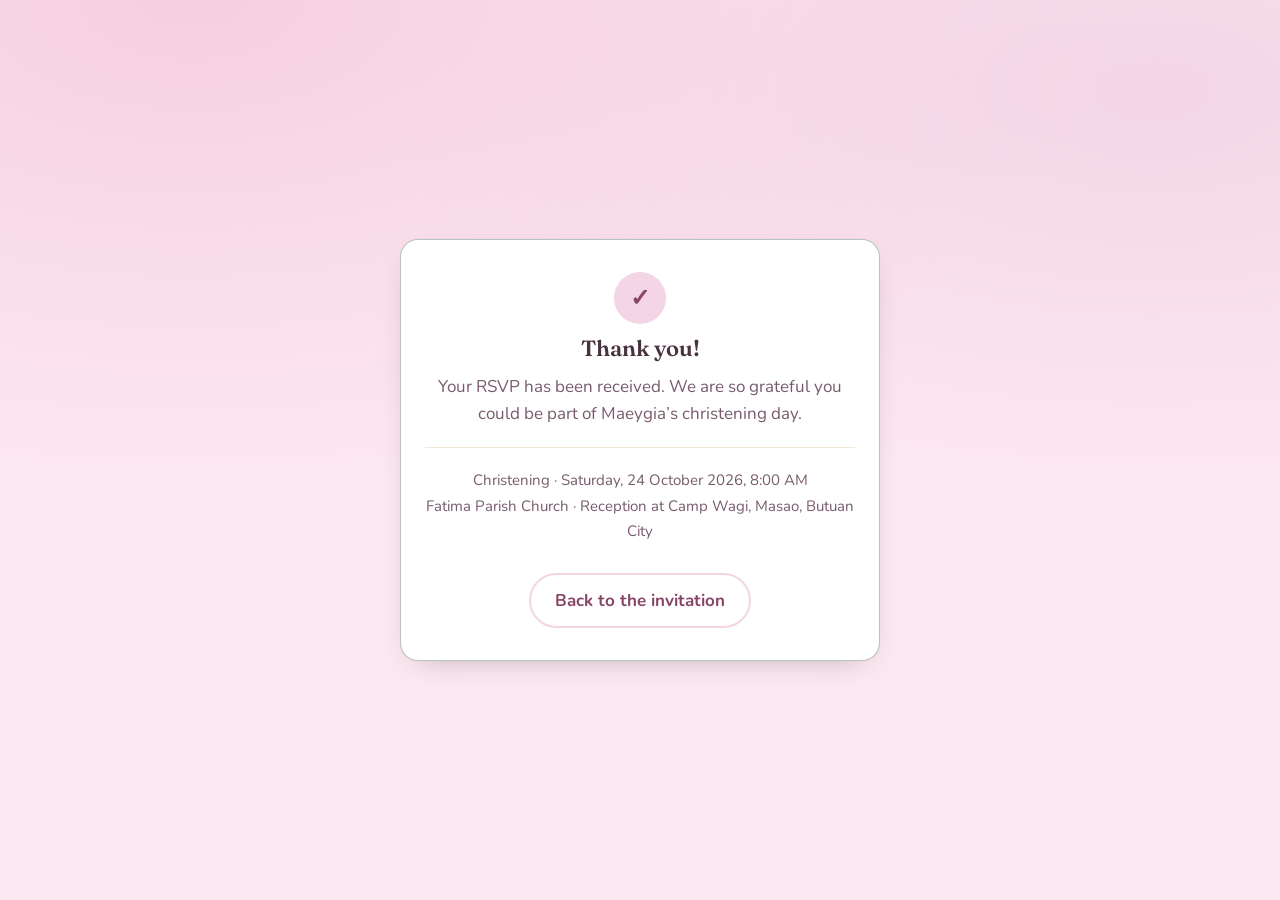
==== success.html @ bc00877f "Apply pastel pink theme, dress code, and repeating photo transitions" ====
<!DOCTYPE html>
<html lang="en">
<head>
  <meta charset="utf-8">
  <meta name="viewport" content="width=device-width, initial-scale=1, viewport-fit=cover">
  <title>Thank you &mdash; Maeygia Eikana A. Pojadas</title>
  <meta name="description" content="Your RSVP for the christening of Maeygia Eikana A. Pojadas has been received.">
  <meta name="theme-color" content="#FFF9F5">
  <meta name="color-scheme" content="light">
  <meta name="robots" content="noindex">
  <link rel="preconnect" href="https://fonts.googleapis.com">
  <link rel="preconnect" href="https://fonts.gstatic.com" crossorigin>
  <link rel="stylesheet" href="https://fonts.googleapis.com/css2?family=Fraunces:opsz,wght@9..144,400;9..144,600&amp;family=Nunito:wght@400;600;700&amp;display=swap">
  <link rel="stylesheet" href="/css/styles.css?v=20260927-pink">
</head>

<body>
  <main class="success">
    <div class="success__card panel panel--thanks">
      <span class="panel__mark" aria-hidden="true">&#10003;</span>
      <h1 class="panel__title">Thank you!</h1>
      <p class="panel__body">
        Your RSVP has been received. We are so grateful you could be part of
        Maeygia&rsquo;s christening day.
      </p>
      <p class="success__meta">
        Christening &middot; Saturday, 24 October 2026, 8:00 AM<br>
        Fatima Parish Church &middot; Reception at Camp Wagi, Masao, Butuan City
      </p>
      <a class="btn btn--soft" href="/">Back to the invitation</a>
    </div>
  </main>

  <style>
    .success {
      min-height: 100vh;
      min-height: 100dvh;
      display: flex;
      align-items: center;
      justify-content: center;
      padding: 2rem 1.25rem;
      background:
        radial-gradient(120% 90% at 15% 0%, var(--blush) 0%, rgba(246, 217, 214, 0) 60%),
        radial-gradient(110% 80% at 90% 10%, var(--sage) 0%, rgba(220, 230, 218, 0) 55%),
        var(--tint);
    }
    .success__card { max-width: 30rem; }
    .success__meta {
      margin: 1.25rem 0 1.75rem;
      font-size: 0.9375rem;
      line-height: 1.7;
      color: var(--ink-soft);
      padding-top: 1.25rem;
      border-top: 1px solid rgba(201, 169, 106, 0.28);
    }
  </style>
</body>
</html>
---- css/styles.css ----
/* ==========================================================================
   Baby Christening Invitation — Maeygia Eikana A. Pojadas
   Mobile-first. No framework, no build step.
   To re-theme the whole page, edit the :root custom properties below.
   ========================================================================== */

:root {
  /* Surfaces */
  --bg: #fff7fb;
  --surface: #ffffff;
  --tint: #fce8f1;

  /* Ink */
  --ink: #49323f;
  --ink-soft: #775b6c;

  /* Pastel palette */
  --blush: #f6cfe1;
  --rose: #a83f70;
  --sage: #f3d5e5;
  --sage-deep: #884667;
  --hairline: #c9a96a;

  /* Type */
  --font-display: "Fraunces", "Iowan Old Style", "Palatino Linotype", Georgia, serif;
  --font-body: "Nunito", -apple-system, BlinkMacSystemFont, "Segoe UI", Roboto, Helvetica, Arial, sans-serif;

  /* Shape */
  --radius: 18px;
  --radius-sm: 12px;
  --shadow: 0 10px 30px -18px rgba(58, 51, 48, 0.45);

  /* Rhythm */
  --gutter: 1.25rem;
  --measure: 34rem;
}

/* --------------------------------------------------------------- Reset --- */

*,
*::before,
*::after { box-sizing: border-box; }

html {
  -webkit-text-size-adjust: 100%;
  scroll-behavior: smooth;
  scroll-padding-top: 1.5rem;
}

body {
  margin: 0;
  background: var(--bg);
  color: var(--ink);
  font-family: var(--font-body);
  font-size: clamp(1rem, 0.96rem + 0.2vw, 1.0625rem);
  line-height: 1.6;
  -webkit-font-smoothing: antialiased;
  overflow-x: hidden;
}

img,
svg { display: block; max-width: 100%; }

h1, h2, h3 {
  font-family: var(--font-display);
  font-weight: 600;
  line-height: 1.15;
  margin: 0;
  text-wrap: balance;
}

p { margin: 0; }

a { color: var(--sage-deep); }

:focus-visible {
  outline: 3px solid var(--rose);
  outline-offset: 3px;
  border-radius: 4px;
}

.skip-link {
  position: absolute;
  left: -9999px;
  top: 0;
  z-index: 100;
  padding: 0.75rem 1rem;
  background: var(--surface);
  border-radius: 0 0 var(--radius-sm) 0;
  font-weight: 700;
}
.skip-link:focus {
  left: 0;
}

/* -------------------------------------------------------------- Buttons --- */

.btn {
  --btn-bg: transparent;
  --btn-fg: var(--ink);
  --btn-bd: transparent;
  display: inline-flex;
  align-items: center;
  justify-content: center;
  gap: 0.5rem;
  min-height: 48px;              /* comfortable tap target */
  padding: 0.75rem 1.5rem;
  border: 2px solid var(--btn-bd);
  border-radius: 999px;
  background: var(--btn-bg);
  color: var(--btn-fg);
  font: inherit;
  font-weight: 700;
  text-decoration: none;
  cursor: pointer;
  transition: transform 0.18s ease, box-shadow 0.18s ease, background-color 0.18s ease;
}
.btn:hover { transform: translateY(-2px); }
.btn:active { transform: translateY(0); }

.btn--primary {
  --btn-bg: var(--rose);
  --btn-fg: #fff;
  --btn-bd: var(--rose);
  box-shadow: var(--shadow);
}
.btn--primary:hover { --btn-bg: #91335f; }

.btn--soft {
  --btn-bg: var(--surface);
  --btn-fg: var(--sage-deep);
  --btn-bd: var(--sage);
}

.btn--ghost {
  --btn-bg: transparent;
  --btn-fg: var(--sage-deep);
  --btn-bd: var(--sage);
  min-height: 44px;
  padding: 0.5rem 1.1rem;
  font-size: 0.9375rem;
}

.btn--block { width: 100%; }
.btn__icon { font-size: 1.05em; }

.btn[disabled],
.btn[aria-disabled="true"] {
  opacity: 0.6;
  cursor: progress;
  transform: none;
}

/* ----------------------------------------------------------------- Hero --- */

.hero {
  position: relative;
  isolation: isolate;
  background:
    radial-gradient(120% 90% at 15% 0%, var(--blush) 0%, rgba(246, 217, 214, 0) 60%),
    radial-gradient(110% 80% at 90% 10%, var(--sage) 0%, rgba(220, 230, 218, 0) 55%),
    var(--tint);
  padding: 3.5rem var(--gutter) 4.5rem;
  text-align: center;
  overflow: hidden;
}

.hero__inner {
  position: relative;
  z-index: 2;
  max-width: var(--measure);
  margin: 0 auto;
}

.hero__photo-wrap {
  display: flex;
  justify-content: center;
  margin-bottom: clamp(1.25rem, 3vw, 1.9rem);
}

.hero__photo {
  --photo-size: clamp(9.5rem, 42vw, 12.5rem);
  width: var(--photo-size);
  height: var(--photo-size);
  object-fit: cover;
  border-radius: 50%;
  background: var(--tint);
  box-shadow:
    0 0 0 4px var(--bg),
    0 0 0 5.5px rgba(201, 169, 106, 0.55),
    0 16px 34px -16px rgba(58, 51, 48, 0.5);
}

@media (prefers-reduced-motion: no-preference) {
  .hero__photo { animation: photo-in 0.9s cubic-bezier(0.2, 0.7, 0.3, 1) both; }
}

@keyframes photo-in {
  from { opacity: 0; transform: translateY(14px) scale(0.94); }
  to   { opacity: 1; transform: none; }
}

@media print {
  .hero__photo {
    --photo-size: 1.6in;
    box-shadow: 0 0 0 3px #999;
  }
}

.hero__eyebrow {
  font-size: 0.9375rem;
  letter-spacing: 0.02em;
  color: var(--ink-soft);
  margin-bottom: 1rem;
}

.hero__name {
  font-size: clamp(2.35rem, 1.5rem + 5.2vw, 4.5rem);
  color: var(--ink);
}
.hero__name:focus { outline: none; }

.hero__hosts {
  margin-top: 1rem;
  font-size: 1rem;
  color: var(--ink-soft);
  font-style: italic;
}

.hero__date {
  margin: 1.75rem 0 2rem;
  display: flex;
  flex-wrap: wrap;
  justify-content: center;
  gap: 0.5rem;
  font-family: var(--font-display);
  font-size: clamp(1.05rem, 0.95rem + 0.6vw, 1.375rem);
  color: var(--sage-deep);
}
.hero__dot { color: var(--hairline); }

.hero__wave {
  position: absolute;
  left: 0;
  right: 0;
  bottom: -1px;
  width: 100%;
  height: 60px;
  color: var(--bg);
  z-index: 1;
}

/* Decorative art */
.hero__art {
  position: absolute;
  inset: 0;
  z-index: 0;
  pointer-events: none;
}
.hero__blob {
  position: absolute;
  width: 46vmax;
  color: rgba(255, 255, 255, 0.5);
  top: -14vmax;
  left: -18vmax;
}
.hero__blob--2 {
  top: 6vmax;
  left: auto;
  right: -20vmax;
  color: rgba(255, 255, 255, 0.35);
  width: 38vmax;
}
.sprig {
  position: absolute;
  bottom: 4.5rem;
  width: 60px;
  color: var(--sage-deep);
  opacity: 0.35;
  transform-origin: 50% 100%;
}
.sprig--left { left: 4%; }
.sprig--right { right: 4%; }

@media (prefers-reduced-motion: no-preference) {
  .sprig {
    animation: sway 7s ease-in-out infinite alternate;
  }
  .sprig--right { animation-duration: 8.5s; animation-delay: -3s; }
}

@keyframes sway {
  from { transform: rotate(-3.5deg); }
  to   { transform: rotate(3.5deg); }
}

/* ------------------------------------------------------- Ambient petals --- */
/* A fixed, non-interactive layer of drifting petals over the whole page.
   Position, timing and drift are set per petal with inline custom properties. */

.petals {
  position: fixed;
  inset: 0;
  z-index: 15;
  overflow: hidden;
  pointer-events: none;
}

.petal {
  position: absolute;
  top: 0;
  left: var(--x, 50%);
  width: var(--size, 13px);
  height: calc(var(--size, 13px) * 1.35);
  margin-top: -6vh;
  border-radius: 60% 0 60% 0;
  background: rgba(var(--tint-rgb, 246, 217, 214), 0.85);
  box-shadow: 0 1px 2px rgba(58, 51, 48, 0.08);
  will-change: transform, opacity;
}

@media (prefers-reduced-motion: no-preference) {
  .petal {
    animation: petal-fall var(--dur, 26s) linear var(--delay, 0s) infinite;
  }
}

/* Vertical travel is spaced in proportion to the keyframe percentages so the
   fall keeps a constant speed; only the horizontal drift and spin vary. */
@keyframes petal-fall {
  0% {
    transform: translate3d(0, -8vh, 0) rotate(0deg);
    opacity: 0;
  }
  10% { opacity: 0.9; }
  30% { transform: translate3d(calc(var(--drift, 40px) * 0.7), 27.4vh, 0) rotate(160deg); }
  55% { transform: translate3d(calc(var(--drift, 40px) * -0.6), 56.9vh, 0) rotate(330deg); }
  80% { transform: translate3d(calc(var(--drift, 40px) * 0.8), 86.4vh, 0) rotate(500deg); }
  92% { opacity: 0.75; }
  100% {
    transform: translate3d(calc(var(--drift, 40px) * -0.2), 110vh, 0) rotate(680deg);
    opacity: 0;
  }
}

/* Fewer petals on small screens so text stays readable. */
@media (max-width: 640px) {
  .petal:nth-child(n + 7) { display: none; }
}

/* -------------------------------------------------------------- Section --- */

.section {
  max-width: var(--measure);
  margin: 0 auto;
  padding: 3.5rem var(--gutter);
}
.section--tint {
  max-width: none;
  background: var(--tint);
  padding-inline: max(var(--gutter), calc((100% - var(--measure)) / 2 + var(--gutter)));
  padding-block: 3.5rem;
}

.section__title {
  font-size: clamp(1.75rem, 1.4rem + 1.6vw, 2.5rem);
  text-align: center;
}
.section__title::after {
  content: "";
  display: block;
  width: 54px;
  height: 2px;
  margin: 0.9rem auto 0;
  background: var(--hairline);
  border-radius: 2px;
}
.section__lede {
  margin: 1rem 0 2rem;
  text-align: center;
  color: var(--ink-soft);
}

/* ---------------------------------------------------------------- Cards --- */

.cards {
  display: grid;
  gap: 1.25rem;
}

.card {
  background: var(--surface);
  border: 1px solid rgba(201, 169, 106, 0.28);
  border-radius: var(--radius);
  padding: 1.5rem;
  box-shadow: var(--shadow);
}

.card__eyebrow {
  font-size: 0.75rem;
  font-weight: 700;
  letter-spacing: 0.14em;
  text-transform: uppercase;
  color: var(--rose);
  margin-bottom: 0.35rem;
}
.card__title { font-size: 1.5rem; }

.card__meta { margin: 1.1rem 0 1.25rem; }
.card__row { padding: 0.6rem 0; border-top: 1px solid rgba(201, 169, 106, 0.2); }
.card__row:first-child { border-top: 0; padding-top: 0; }
.card__row dt {
  font-size: 0.75rem;
  font-weight: 700;
  letter-spacing: 0.12em;
  text-transform: uppercase;
  color: var(--ink-soft);
}
.card__row dd { margin: 0.15rem 0 0; font-weight: 600; }

.calendar-cta {
  margin-top: 1.75rem;
  text-align: center;
}

/* Animate revealed cards without hiding content when JavaScript is unavailable. */
@media (prefers-reduced-motion: no-preference) {
  [data-reveal].is-revealed { animation: card-reveal 0.6s ease both; }
}
@keyframes card-reveal {
  from { opacity: 0; transform: translateY(18px); }
  to { opacity: 1; transform: none; }
}

/* ----------------------------------------------------------------- Form --- */

.form-wrap { max-width: 30rem; margin: 0 auto; }

.field { border: 0; padding: 0; margin: 0 0 1.5rem; }

.field__label {
  display: block;
  font-weight: 700;
  font-size: 0.9375rem;
  margin-bottom: 0.5rem;
  padding: 0;
}

.field__input {
  width: 100%;
  min-height: 52px;
  padding: 0.85rem 1rem;
  font: inherit;
  font-size: 16px;              /* prevents iOS zoom on focus */
  color: var(--ink);
  background: var(--surface);
  border: 2px solid rgba(201, 169, 106, 0.45);
  border-radius: var(--radius-sm);
  transition: border-color 0.18s ease, box-shadow 0.18s ease;
}
.field__input::placeholder { color: #a2968f; }
.field__input:focus {
  border-color: var(--sage-deep);
  box-shadow: 0 0 0 4px rgba(79, 107, 85, 0.16);
}
.field__input[aria-invalid="true"] { border-color: var(--rose); }

.field__error {
  margin-top: 0.5rem;
  font-size: 0.875rem;
  font-weight: 700;
  color: var(--rose);
}
.field__error[hidden] { display: none; }

.choices { display: grid; gap: 0.75rem; }

.choice { position: relative; display: block; cursor: pointer; }
.choice input {
  position: absolute;
  width: 1px;
  height: 1px;
  opacity: 0;
}
.choice__box {
  display: flex;
  align-items: center;
  gap: 0.75rem;
  min-height: 52px;
  padding: 0.75rem 1rem;
  background: var(--surface);
  border: 2px solid rgba(201, 169, 106, 0.45);
  border-radius: var(--radius-sm);
  font-weight: 600;
  transition: border-color 0.18s ease, background-color 0.18s ease;
}
.choice__mark {
  flex: 0 0 auto;
  width: 22px;
  height: 22px;
  border: 2px solid rgba(201, 169, 106, 0.6);
  border-radius: 50%;
  background: var(--surface);
  transition: border-color 0.18s ease, background-color 0.18s ease;
}
.choice:hover .choice__box { border-color: var(--sage-deep); }
.choice input:checked + .choice__box {
  border-color: var(--sage-deep);
  background: var(--sage);
}
.choice input:checked + .choice__box .choice__mark {
  border-color: var(--sage-deep);
  background: radial-gradient(circle, var(--sage-deep) 0 6px, transparent 6px);
}
.choice input:focus-visible + .choice__box {
  outline: 3px solid var(--rose);
  outline-offset: 3px;
}

.form-status {
  margin-top: 0.75rem;
  text-align: center;
  font-weight: 600;
  color: var(--ink-soft);
  min-height: 1.2em;
}

.honeypot {
  position: absolute;
  width: 1px;
  height: 1px;
  overflow: hidden;
  clip: rect(0 0 0 0);
  clip-path: inset(50%);
  white-space: nowrap;
}

/* --------------------------------------------------------------- Panels --- */

.panel {
  background: var(--surface);
  border: 1px solid rgba(201, 169, 106, 0.28);
  border-radius: var(--radius);
  box-shadow: var(--shadow);
  padding: 2rem 1.5rem;
  text-align: center;
}
.panel[hidden] { display: none; }
.panel__title { font-size: 1.375rem; }
.panel__body { margin-top: 0.75rem; color: var(--ink-soft); }

.panel--thanks { border-color: rgba(79, 107, 85, 0.4); }
.panel__mark {
  display: inline-flex;
  align-items: center;
  justify-content: center;
  width: 52px;
  height: 52px;
  margin-bottom: 0.75rem;
  border-radius: 50%;
  background: var(--sage);
  color: var(--sage-deep);
  font-size: 1.5rem;
  font-weight: 700;
}

/* --------------------------------------------------------------- Footer --- */

.footer {
  position: relative;
  background: var(--sage);
  color: var(--ink);
  text-align: center;
  padding: 3rem var(--gutter) 3.5rem;
}
.footer__wave {
  position: absolute;
  top: -1px;
  left: 0;
  width: 100%;
  height: 60px;
  color: var(--bg);
}
.footer__name {
  font-family: var(--font-display);
  font-size: 1.5rem;
}
.footer__note { margin-top: 0.5rem; font-weight: 700; }
.footer__meta { margin-top: 0.25rem; font-size: 0.875rem; opacity: 0.8; }

/* --------------------------------------------------------- Sticky RSVP --- */

.sticky-rsvp {
  position: fixed;
  left: 50%;
  bottom: calc(1rem + env(safe-area-inset-bottom, 0px));
  transform: translateX(-50%);
  z-index: 20;
  display: inline-flex;
  align-items: center;
  justify-content: center;
  min-height: 52px;
  width: calc(100% - 2.5rem);
  max-width: 22rem;
  padding: 0.75rem 2rem;
  border-radius: 999px;
  background: var(--rose);
  color: #fff;
  font-weight: 700;
  text-decoration: none;
  box-shadow: 0 12px 28px -10px rgba(58, 51, 48, 0.6);
}
.sticky-rsvp[hidden] { display: none; }
.sticky-rsvp:active { transform: translateX(-50%) translateY(2px); }

/* ----------------------------------------------------------------- Intro --- */
html.intro-locked,
html.intro-locked body { overflow: hidden; }

/* Content remains available if JavaScript is disabled or fails to load. */
.envelope[hidden] { display: none; }
.envelope:focus { outline: none; }
.envelope {
  position: fixed;
  inset: 0;
  z-index: 40;
  display: grid;
  place-items: center;
  overflow-y: auto;
  padding: 5rem 1.25rem;
  background: radial-gradient(ellipse at top, var(--blush), var(--bg) 70%);
  perspective: 1200px;
  transition: opacity 0.6s ease, visibility 0s linear 0.6s;
}
.envelope__shell {
  position: relative;
  width: min(100%, 28rem);
  margin: auto;
  isolation: isolate;
  perspective: 1000px;
  padding-bottom: 3rem;
}
.envelope__back {
  position: absolute;
  inset: auto 0 0;
  height: 16rem;
  border: 1px solid var(--hairline);
  border-radius: var(--radius);
  background: #ecc1d5;
  box-shadow: 0 22px 65px -25px rgba(58, 51, 48, 0.4);
}
.envelope__flap {
  position: absolute;
  z-index: 2;
  pointer-events: none;
  transition: transform 1s cubic-bezier(0.4, 0, 0.2, 1);
}
.envelope__flap--top {
  inset: auto 0 8rem;
  height: 8rem;
  z-index: 5;
  background: linear-gradient(#dda1bd, #f3ccdf);
  clip-path: polygon(0 0, 100% 0, 50% 100%);
  transform-origin: top center;
}
.envelope__flap--left,
.envelope__flap--right {
  bottom: 0;
  width: 100%;
  height: 16rem;
  z-index: 4;
  background: linear-gradient(135deg, #f9deeb, #eab5cd);
}
.envelope__flap--left {
  left: 0;
  clip-path: polygon(0 0, 100% 100%, 0 100%);
  transform-origin: left center;
}
.envelope__flap--right {
  right: 0;
  clip-path: polygon(100% 0, 100% 100%, 0 100%);
  transform-origin: right center;
}
/* Start tucked inside the envelope, then lift above the pocket. */
.envelope__card {
  position: relative;
  z-index: 3;
  margin: 0 1rem 1.25rem;
  padding: clamp(1.25rem, 4vw, 2rem);
  border: 1px solid rgba(201, 169, 106, 0.5);
  border-radius: var(--radius);
  background: var(--bg);
  text-align: center;
  box-shadow: var(--shadow);
  opacity: 0;
  visibility: hidden;
  transform: translateY(7rem) scale(0.88);
  transition: transform 1s cubic-bezier(0.2, 0.7, 0.3, 1) 0.65s,
    opacity 0.7s ease 0.65s, visibility 0s linear 0.65s;
}
.envelope__shell::after {
  content: "M";
  position: absolute;
  z-index: 6;
  bottom: 5.75rem;
  left: calc(50% - 2rem);
  display: grid;
  place-items: center;
  width: 4rem;
  height: 4rem;
  border: 3px double #f7e6bd;
  border-radius: 50%;
  background: #b38c50;
  color: #fff9eb;
  font: 1.6rem var(--font-display);
  box-shadow: 0 5px 16px #70492c33;
  transition: opacity 0.3s ease, transform 0.4s ease;
}
.envelope:not(.is-revealed) .envelope__shell { transform: translateY(-4rem); }
.envelope__shell { transition: transform 1s ease; }
.envelope__open {
  position: absolute;
  z-index: 8;
  bottom: 0;
  left: 0;
  width: 100%;
  height: 16rem;
  padding: 0;
  border: 0;
  border-radius: var(--radius);
  background: transparent;
  cursor: pointer;
  -webkit-tap-highlight-color: transparent;
}
.envelope__open:hover { box-shadow: 0 0 24px rgba(201, 169, 106, 0.3); }
.envelope__open[hidden] { display: none; }
.envelope.is-revealed .envelope__shell::after { opacity: 0; transform: scale(1.2); }
.envelope.is-revealed .envelope__flap--top { transform: rotateX(180deg); z-index: 1; }
.envelope.is-revealed .envelope__card {
  z-index: 7;
  opacity: 1;
  visibility: visible;
  transform: none;
}
.card__portrait {
  position: relative;
  width: clamp(6rem, 24vw, 9rem);
  aspect-ratio: 1;
  border-radius: 50%;
  margin: 0 auto 1.25rem;
  background: var(--blush);
  overflow: hidden;
  box-shadow: 0 0 0 4px var(--blush);
}
.card__photo {
  position: absolute;
  inset: 0;
  width: 100%;
  height: 100%;
  object-fit: cover;
}
.card__photo--second { opacity: 0; }
@media (prefers-reduced-motion: no-preference) {
  .envelope.is-portrait-ready .card__portrait {
    animation: portrait-lift 10s ease-in-out infinite;
  }
  .envelope.is-portrait-ready .card__photo--first {
    animation: expression-first 10s ease infinite;
  }
  .envelope.is-portrait-ready .card__photo--second {
    animation: expression-second 10s ease infinite;
  }
}
@keyframes portrait-lift {
  0%, 100% { transform: none; }
  50% { transform: translateY(-5px) rotate(2deg); }
}
@keyframes expression-first {
  0%, 40%, 100% { opacity: 1; }
  50%, 90% { opacity: 0; }
}
@keyframes expression-second {
  0%, 40%, 100% { opacity: 0; }
  50%, 90% { opacity: 1; }
}
.envelope.is-photo-paused .card__portrait,
.envelope.is-photo-paused .card__photo { animation-play-state: paused; }
.photo-toggle {
  display: block;
  margin: -0.5rem auto 1rem;
  padding: 0.4rem 0.75rem;
  min-height: 44px;
  border: 0;
  border-radius: 999px;
  background: var(--tint);
  color: var(--rose);
  font: inherit;
  font-size: 0.8rem;
  cursor: pointer;
}
.photo-toggle[hidden] { display: none; }
@media (prefers-reduced-motion: reduce) { .photo-toggle { display: none; } }
.dress-code { margin-top: 1.75rem; text-align: center; }
.dress-code p { margin-top: 0.75rem; color: var(--ink-soft); }
.dress-code__colors {
  display: flex;
  justify-content: center;
  flex-wrap: wrap;
  gap: 1.25rem;
  margin: 1.25rem 0 0;
  padding: 0;
  list-style: none;
  font-weight: 700;
}
.dress-code__colors span {
  display: block;
  width: 2.75rem;
  height: 2.75rem;
  margin: 0 auto 0.4rem;
  border-radius: 50%;
  border: 1px solid #00000012;
}
.card__message {
  font-size: clamp(1.4rem, 5vw, 1.9rem);
  line-height: 1.35;
  min-height: 4.05em;
  margin: 0.75rem 0 1.25rem;
}
.card__choices { display: flex; justify-content: center; gap: 0.75rem; flex-wrap: wrap; }
.card__choices .btn { min-width: 6rem; }
.card__nudge { min-height: 3.2em; margin-top: 1rem; color: var(--rose); font-weight: 700; }
.envelope.is-open { opacity: 0; visibility: hidden; }
.envelope.is-open .envelope__card {
  transform: translateY(-2rem);
  opacity: 0;
  transition: transform 0.6s ease, opacity 0.6s ease;
}

@media (prefers-reduced-motion: reduce) {
  .envelope, .envelope__card, .envelope__flap,
  .envelope__shell, .envelope__shell::after { transition: none; }
  .envelope.is-open .envelope__card { transform: none; }
}

/* ------------------------------------------------------------ Breakpoints --- */

@media (min-width: 640px) {
  :root { --gutter: 2rem; }

  .cards { grid-template-columns: 1fr 1fr; }
  .sticky-rsvp { width: auto; min-width: 12rem; }
}

@media (min-width: 1024px) {
  .hero { padding-top: 5rem; padding-bottom: 6rem; }
  .sprig { width: 90px; opacity: 0.5; }
  .sticky-rsvp { display: none; }
}

/* ------------------------------------------------- User preferences --- */

@media (prefers-reduced-motion: reduce) {
  html { scroll-behavior: auto; }
  *,
  *::before,
  *::after {
    animation-duration: 0.001ms !important;
    animation-iteration-count: 1 !important;
    transition-duration: 0.001ms !important;
  }
  [data-reveal] { opacity: 1; transform: none; }
}

@media (prefers-contrast: more) {
  :root {
    --ink: #241f1c;
    --ink-soft: #3c332e;
    --rose: #8a3d36;
    --sage-deep: #35492f;
  }
  .field__input,
  .choice__box { border-color: var(--ink-soft); }
}

/* ---------------------------------------------------------------- Print --- */

@media print {
  :root { --bg: #fff; --tint: #fff; }
  .hero { background: none; padding-top: 1.5rem; }
  .hero__art, .hero__wave, .footer__wave, .sticky-rsvp, .petals,
  .form-wrap, .calendar-cta, .skip-link,
  .envelope { display: none !important; }
  html.intro-locked, html.intro-locked body { overflow: visible !important; }
  .intro-stage { visibility: visible !important; opacity: 1 !important; }
  body { color: #000; }
  [data-reveal] { opacity: 1 !important; transform: none !important; }
  .card { box-shadow: none; border: 1px solid #999; break-inside: avoid; }
  .btn--ghost { border: 0; padding: 0; min-height: 0; }
  .section { padding-block: 1.5rem; }
  a[href^="http"]::after { content: " (" attr(href) ")"; font-size: 0.75em; }
}
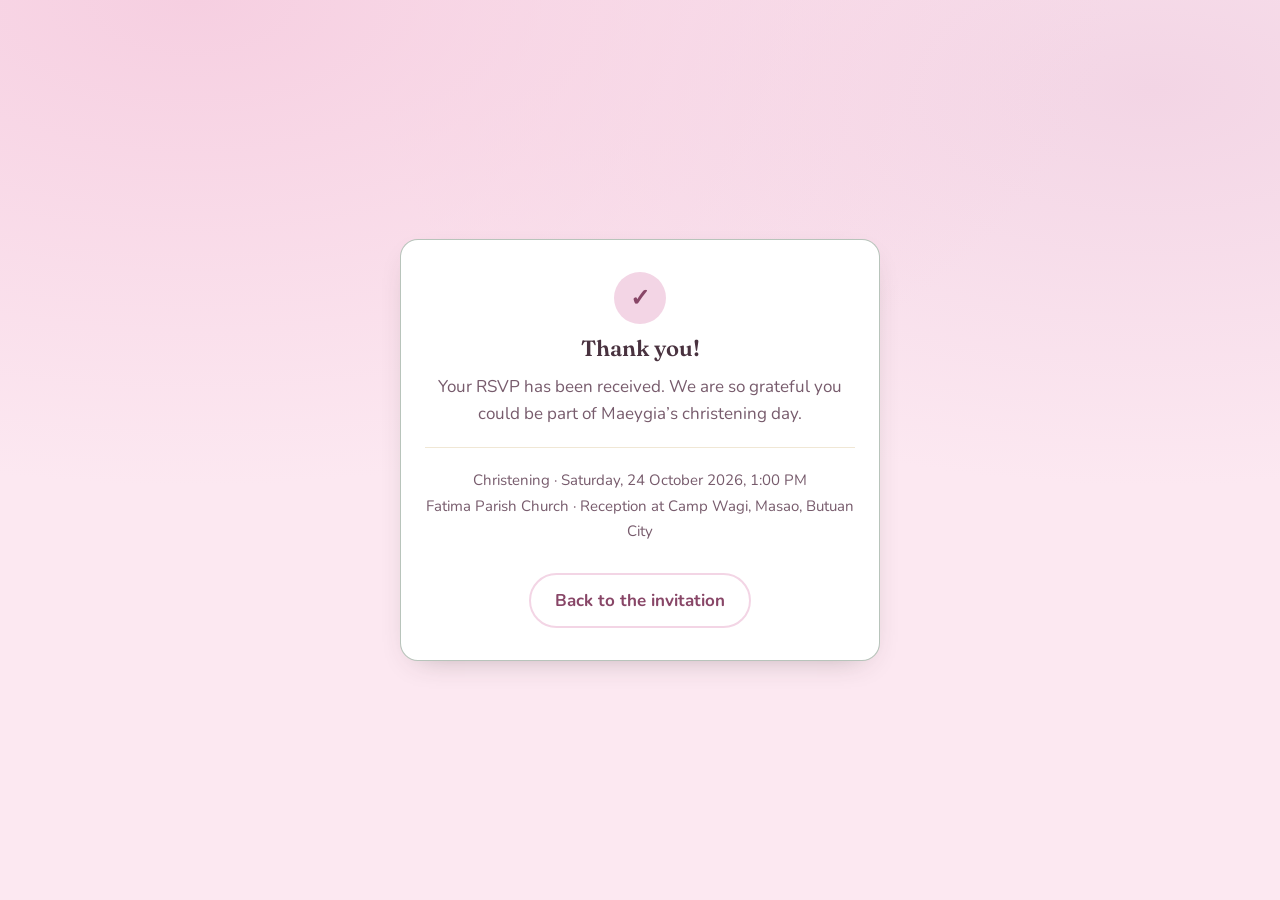
==== commit 1bba5309: "Update event details, remove RSVP deadline, and enhance envelope effects" ====
--- a/success.html
+++ b/success.html
@@ -11,7 +11,7 @@
   <link rel="preconnect" href="https://fonts.googleapis.com">
   <link rel="preconnect" href="https://fonts.gstatic.com" crossorigin>
   <link rel="stylesheet" href="https://fonts.googleapis.com/css2?family=Fraunces:opsz,wght@9..144,400;9..144,600&amp;family=Nunito:wght@400;600;700&amp;display=swap">
-  <link rel="stylesheet" href="/css/styles.css?v=20260927-pink">
+  <link rel="stylesheet" href="/css/styles.css?v=20260927-envelope-effects">
 </head>
 
 <body>
@@ -24,7 +24,7 @@
         Maeygia&rsquo;s christening day.
       </p>
       <p class="success__meta">
-        Christening &middot; Saturday, 24 October 2026, 8:00 AM<br>
+        Christening &middot; Saturday, 24 October 2026, 1:00 PM<br>
         Fatima Parish Church &middot; Reception at Camp Wagi, Masao, Butuan City
       </p>
       <a class="btn btn--soft" href="/">Back to the invitation</a>
--- a/css/styles.css
+++ b/css/styles.css
@@ -178,10 +178,12 @@
   margin-bottom: clamp(1.25rem, 3vw, 1.9rem);
 }
 
-.hero__photo {
+.hero__portrait {
+  position: relative;
   --photo-size: clamp(9.5rem, 42vw, 12.5rem);
   width: var(--photo-size);
   height: var(--photo-size);
+  overflow: visible;
   object-fit: cover;
   border-radius: 50%;
   background: var(--tint);
@@ -190,9 +192,13 @@
     0 0 0 5.5px rgba(201, 169, 106, 0.55),
     0 16px 34px -16px rgba(58, 51, 48, 0.5);
 }
+.hero__photo { position: absolute; inset: 0; width: 100%; height: 100%; object-fit: cover; border-radius: 50%; }
+.hero__photo--second { opacity: 0; }
 
 @media (prefers-reduced-motion: no-preference) {
-  .hero__photo { animation: photo-in 0.9s cubic-bezier(0.2, 0.7, 0.3, 1) both; }
+  .is-portrait-ready .hero__portrait { animation: photo-in 0.9s ease both; }
+  .is-portrait-ready .hero__photo--first { animation: expression-first 10s ease infinite; }
+  .is-portrait-ready .hero__photo--second { animation: expression-second 10s ease infinite; }
 }
 
 @keyframes photo-in {
@@ -201,7 +207,7 @@
 }
 
 @media print {
-  .hero__photo {
+  .hero__portrait {
     --photo-size: 1.6in;
     box-shadow: 0 0 0 3px #999;
   }
@@ -634,11 +640,68 @@
 }
 .envelope__shell {
   position: relative;
+  z-index: 1;
   width: min(100%, 28rem);
   margin: auto;
   isolation: isolate;
   perspective: 1000px;
   padding-bottom: 3rem;
+}
+.envelope__ambience {
+  position: absolute;
+  inset: 0;
+  overflow: hidden;
+  pointer-events: none;
+  background: radial-gradient(ellipse at 50% 55%, #ffffffb3, transparent 60%);
+}
+.envelope__ambience span {
+  position: absolute;
+  left: var(--x);
+  top: var(--y);
+  width: 12px;
+  height: 12px;
+  background: #fff8df;
+  opacity: 0.65;
+  clip-path: polygon(50% 0, 62% 38%, 100% 50%, 62% 62%, 50% 100%, 38% 62%, 0 50%, 38% 38%);
+}
+.envelope__burst {
+  position: absolute;
+  z-index: 9;
+  bottom: 7.75rem;
+  left: 50%;
+  pointer-events: none;
+}
+.envelope__burst span {
+  position: absolute;
+  width: 7px;
+  height: 12px;
+  border-radius: 60% 0 60% 0;
+  background: #d7af69;
+  opacity: 0;
+}
+.envelope__burst span:nth-child(even) { background: #dc92b6; }
+@media (prefers-reduced-motion: no-preference) {
+  .envelope__ambience { animation: invitation-arrival 1.4s ease both; }
+  .envelope__ambience span { animation: invitation-sparkle 8s ease-in-out var(--delay) infinite; }
+  .envelope:not(.is-revealed) .envelope__shell::after { animation: seal-glow 3s ease-in-out 2; }
+  .envelope.is-revealed .envelope__burst span { animation: seal-burst 1.2s ease-out both; }
+}
+@keyframes invitation-arrival {
+  from { opacity: 0; }
+  to { opacity: 1; }
+}
+@keyframes invitation-sparkle {
+  0%, 100% { opacity: 0.15; transform: translateY(10px) scale(0.7); }
+  50% { opacity: 0.8; transform: translateY(-18px) scale(1.1); }
+}
+@keyframes seal-glow {
+  0%, 100% { box-shadow: 0 5px 16px #70492c33; }
+  50% { box-shadow: 0 0 0 9px #f7e6bd33, 0 0 32px #f7e6bd99; }
+}
+@keyframes seal-burst {
+  0% { opacity: 0; transform: rotate(var(--angle)) translateY(0) scale(0.4); }
+  15% { opacity: 0.9; }
+  100% { opacity: 0; transform: rotate(var(--angle)) translateY(-140px) rotate(80deg) scale(0.6); }
 }
 .envelope__back {
   position: absolute;
@@ -749,7 +812,7 @@
   border-radius: 50%;
   margin: 0 auto 1.25rem;
   background: var(--blush);
-  overflow: hidden;
+  overflow: visible;
   box-shadow: 0 0 0 4px var(--blush);
 }
 .card__photo {
@@ -758,6 +821,28 @@
   width: 100%;
   height: 100%;
   object-fit: cover;
+  border-radius: 50%;
+}
+.hero__portrait::before, .hero__portrait::after,
+.card__portrait::before, .card__portrait::after {
+  content: "";
+  position: absolute;
+  z-index: 2;
+  width: 54%;
+  height: 55%;
+  pointer-events: none;
+  background: url('/images/flower.svg') left bottom / 65% auto no-repeat,
+    url('/images/flower.svg') right top / 55% auto no-repeat;
+  transform-origin: 50% 85%;
+}
+.hero__portrait::before, .card__portrait::before { left: -28%; bottom: -2%; }
+.hero__portrait::after, .card__portrait::after { right: -28%; top: -8%; }
+@media (prefers-reduced-motion: no-preference) {
+  .hero__portrait::before, .hero__portrait::after,
+  .card__portrait::before, .card__portrait::after {
+    animation: flower-sway 9s ease-in-out infinite alternate;
+  }
+  .hero__portrait::after, .card__portrait::after { animation-delay: -4.5s; }
 }
 .card__photo--second { opacity: 0; }
 @media (prefers-reduced-motion: no-preference) {
@@ -783,24 +868,61 @@
   0%, 40%, 100% { opacity: 0; }
   50%, 90% { opacity: 1; }
 }
-.envelope.is-photo-paused .card__portrait,
-.envelope.is-photo-paused .card__photo { animation-play-state: paused; }
-.photo-toggle {
+.flower {
+  position: absolute;
+  width: clamp(65px, 13vw, 170px);
+  opacity: 0.8;
+  transform-origin: 50% 90%;
+  pointer-events: none;
+}
+.flower--top-left { top: -1.5rem; left: -1rem; }
+.flower--top-right { top: -2rem; right: -1rem; }
+.flower--corner-left { bottom: 2rem; left: -2rem; width: clamp(60px, 10vw, 130px); }
+.flower--corner-right { bottom: 2rem; right: -2rem; width: clamp(60px, 10vw, 130px); }
+.flower--top-small-left { top: -1rem; left: 14%; width: clamp(40px, 6vw, 80px); }
+.flower--top-small-right { top: -1rem; right: 14%; width: clamp(40px, 6vw, 80px); }
+.flower--side-left { top: 42%; left: -1.75rem; width: clamp(50px, 8vw, 105px); opacity: 0.5; }
+.flower--side-right { top: 42%; right: -1.75rem; width: clamp(50px, 8vw, 105px); opacity: 0.5; }
+.flower--footer-left { bottom: 0.5rem; left: 0; width: clamp(45px, 8vw, 110px); opacity: 0.55; }
+.flower--footer-right { bottom: 0.5rem; right: 0; width: clamp(45px, 8vw, 110px); opacity: 0.55; }
+@media (prefers-reduced-motion: no-preference) {
+  .flower { animation: flower-sway 8s ease-in-out infinite alternate; }
+  .flower--top-right, .flower--corner-left { animation-delay: -4s; }
+}
+@keyframes flower-sway {
+  from { transform: rotate(-7deg) translateY(0); }
+  to { transform: rotate(7deg) translateY(-4px); }
+}
+.dress-code { margin-top: 1.75rem; text-align: center; }
+.gift-guide { margin-top: 1.25rem; text-align: center; }
+.gift-guide__note { margin-top: 0.85rem; color: var(--ink-soft); }
+.gift-guide__list {
+  display: grid;
+  grid-template-columns: repeat(2, minmax(0, 1fr));
+  gap: 0.65rem;
+  margin: 1.25rem 0 0;
+  padding: 0;
+  list-style: none;
+}
+.gift-guide__list a {
   display: block;
-  margin: -0.5rem auto 1rem;
-  padding: 0.4rem 0.75rem;
-  min-height: 44px;
-  border: 0;
-  border-radius: 999px;
+  height: 100%;
+  text-decoration: none;
+  padding: 0.85rem 0.5rem;
+  border-radius: var(--radius-sm);
   background: var(--tint);
+  overflow-wrap: anywhere;
+}
+.gift-guide__list strong { display: block; color: var(--rose); }
+.gift-guide__list span { display: block; font-size: 0.875rem; color: var(--ink-soft); }
+.gift-guide__list a:hover { background: var(--blush); }
+.gift-guide__list .gift-guide__shop {
+  margin-top: 0.5rem;
   color: var(--rose);
-  font: inherit;
-  font-size: 0.8rem;
-  cursor: pointer;
-}
-.photo-toggle[hidden] { display: none; }
-@media (prefers-reduced-motion: reduce) { .photo-toggle { display: none; } }
-.dress-code { margin-top: 1.75rem; text-align: center; }
+  font-size: 0.75rem;
+  text-decoration: underline;
+  text-underline-offset: 3px;
+}
 .dress-code p { margin-top: 0.75rem; color: var(--ink-soft); }
 .dress-code__colors {
   display: flex;
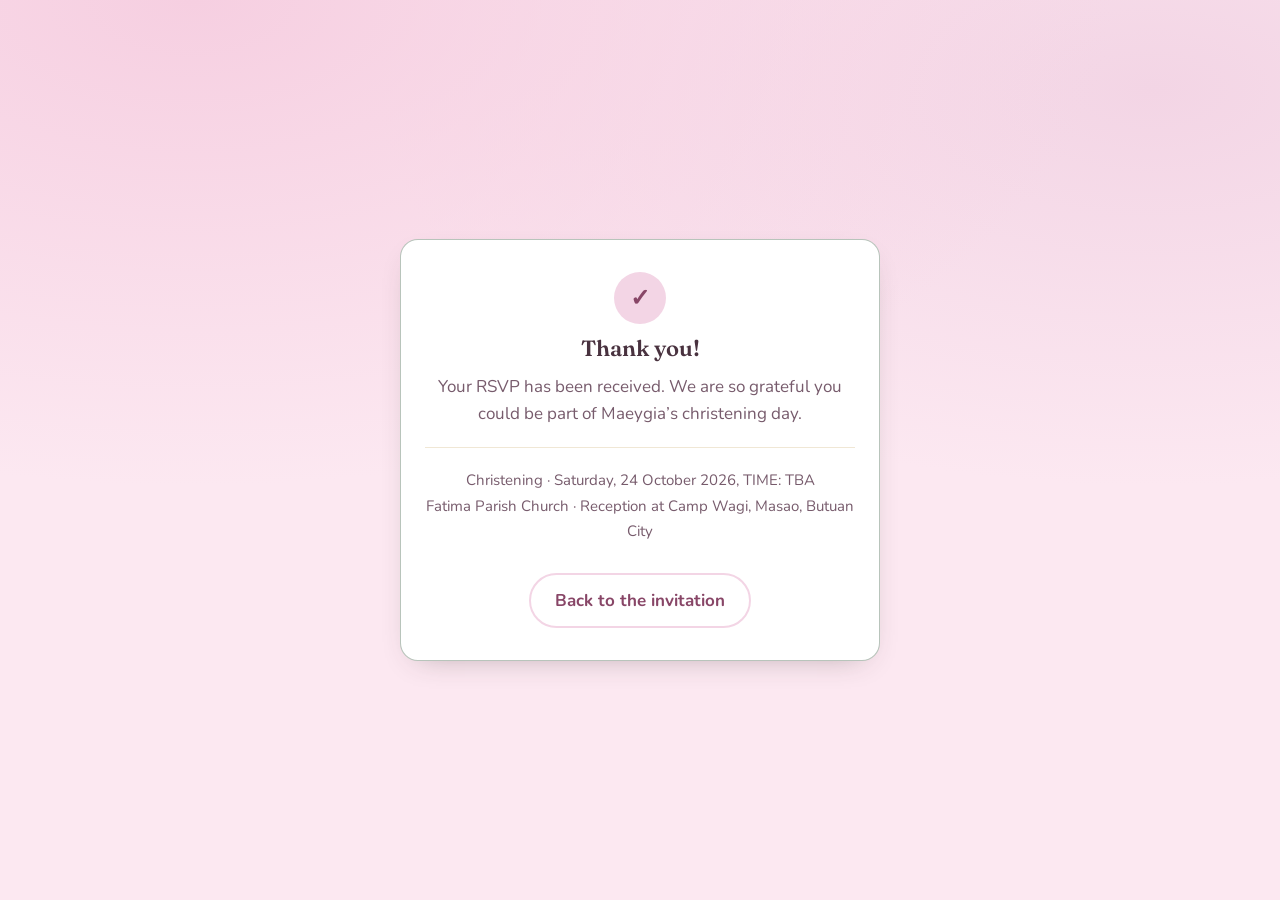
==== commit 2c6bd372: "Changed Date" ====
--- a/success.html
+++ b/success.html
@@ -11,7 +11,7 @@
   <link rel="preconnect" href="https://fonts.googleapis.com">
   <link rel="preconnect" href="https://fonts.gstatic.com" crossorigin>
   <link rel="stylesheet" href="https://fonts.googleapis.com/css2?family=Fraunces:opsz,wght@9..144,400;9..144,600&amp;family=Nunito:wght@400;600;700&amp;display=swap">
-  <link rel="stylesheet" href="/css/styles.css?v=20260927-envelope-effects">
+  <link rel="stylesheet" href="/css/styles.css?v=20260927-sticker">
 </head>
 
 <body>
@@ -24,7 +24,7 @@
         Maeygia&rsquo;s christening day.
       </p>
       <p class="success__meta">
-        Christening &middot; Saturday, 24 October 2026, 1:00 PM<br>
+        Christening &middot; Saturday, 24 October 2026, TIME: TBA<br>
         Fatima Parish Church &middot; Reception at Camp Wagi, Masao, Butuan City
       </p>
       <a class="btn btn--soft" href="/">Back to the invitation</a>
--- a/css/styles.css
+++ b/css/styles.css
@@ -1,41 +1,29 @@
-/* ==========================================================================
-   Baby Christening Invitation — Maeygia Eikana A. Pojadas
-   Mobile-first. No framework, no build step.
-   To re-theme the whole page, edit the :root custom properties below.
-   ========================================================================== */
 
 :root {
-  /* Surfaces */
   --bg: #fff7fb;
   --surface: #ffffff;
   --tint: #fce8f1;
 
-  /* Ink */
   --ink: #49323f;
   --ink-soft: #775b6c;
 
-  /* Pastel palette */
   --blush: #f6cfe1;
   --rose: #a83f70;
   --sage: #f3d5e5;
   --sage-deep: #884667;
   --hairline: #c9a96a;
 
-  /* Type */
   --font-display: "Fraunces", "Iowan Old Style", "Palatino Linotype", Georgia, serif;
   --font-body: "Nunito", -apple-system, BlinkMacSystemFont, "Segoe UI", Roboto, Helvetica, Arial, sans-serif;
 
-  /* Shape */
   --radius: 18px;
   --radius-sm: 12px;
   --shadow: 0 10px 30px -18px rgba(58, 51, 48, 0.45);
 
-  /* Rhythm */
   --gutter: 1.25rem;
   --measure: 34rem;
 }
 
-/* --------------------------------------------------------------- Reset --- */
 
 *,
 *::before,
@@ -93,7 +81,6 @@
   left: 0;
 }
 
-/* -------------------------------------------------------------- Buttons --- */
 
 .btn {
   --btn-bg: transparent;
@@ -103,7 +90,7 @@
   align-items: center;
   justify-content: center;
   gap: 0.5rem;
-  min-height: 48px;              /* comfortable tap target */
+  min-height: 48px;
   padding: 0.75rem 1.5rem;
   border: 2px solid var(--btn-bd);
   border-radius: 999px;
@@ -151,7 +138,6 @@
   transform: none;
 }
 
-/* ----------------------------------------------------------------- Hero --- */
 
 .hero {
   position: relative;
@@ -193,12 +179,16 @@
     0 16px 34px -16px rgba(58, 51, 48, 0.5);
 }
 .hero__photo { position: absolute; inset: 0; width: 100%; height: 100%; object-fit: cover; border-radius: 50%; }
-.hero__photo--second { opacity: 0; }
+.hero__photo--second,
+.hero__photo--third,
+.hero__photo--fourth { opacity: 0; }
 
 @media (prefers-reduced-motion: no-preference) {
   .is-portrait-ready .hero__portrait { animation: photo-in 0.9s ease both; }
-  .is-portrait-ready .hero__photo--first { animation: expression-first 10s ease infinite; }
-  .is-portrait-ready .hero__photo--second { animation: expression-second 10s ease infinite; }
+  .is-portrait-ready .hero__photo--first { animation: expression-first 16s ease infinite; }
+  .is-portrait-ready .hero__photo--second { animation: expression-second 16s ease infinite; }
+  .is-portrait-ready .hero__photo--third { animation: expression-third 16s ease infinite; }
+  .is-portrait-ready .hero__photo--fourth { animation: expression-fourth 16s ease infinite; }
 }
 
 @keyframes photo-in {
@@ -256,7 +246,6 @@
   z-index: 1;
 }
 
-/* Decorative art */
 .hero__art {
   position: absolute;
   inset: 0;
@@ -300,9 +289,6 @@
   to   { transform: rotate(3.5deg); }
 }
 
-/* ------------------------------------------------------- Ambient petals --- */
-/* A fixed, non-interactive layer of drifting petals over the whole page.
-   Position, timing and drift are set per petal with inline custom properties. */
 
 .petals {
   position: fixed;
@@ -331,8 +317,6 @@
   }
 }
 
-/* Vertical travel is spaced in proportion to the keyframe percentages so the
-   fall keeps a constant speed; only the horizontal drift and spin vary. */
 @keyframes petal-fall {
   0% {
     transform: translate3d(0, -8vh, 0) rotate(0deg);
@@ -349,12 +333,10 @@
   }
 }
 
-/* Fewer petals on small screens so text stays readable. */
 @media (max-width: 640px) {
   .petal:nth-child(n + 7) { display: none; }
 }
 
-/* -------------------------------------------------------------- Section --- */
 
 .section {
   max-width: var(--measure);
@@ -387,7 +369,6 @@
   color: var(--ink-soft);
 }
 
-/* ---------------------------------------------------------------- Cards --- */
 
 .cards {
   display: grid;
@@ -429,7 +410,6 @@
   text-align: center;
 }
 
-/* Animate revealed cards without hiding content when JavaScript is unavailable. */
 @media (prefers-reduced-motion: no-preference) {
   [data-reveal].is-revealed { animation: card-reveal 0.6s ease both; }
 }
@@ -438,7 +418,6 @@
   to { opacity: 1; transform: none; }
 }
 
-/* ----------------------------------------------------------------- Form --- */
 
 .form-wrap { max-width: 30rem; margin: 0 auto; }
 
@@ -457,7 +436,7 @@
   min-height: 52px;
   padding: 0.85rem 1rem;
   font: inherit;
-  font-size: 16px;              /* prevents iOS zoom on focus */
+  font-size: 16px;
   color: var(--ink);
   background: var(--surface);
   border: 2px solid rgba(201, 169, 106, 0.45);
@@ -541,7 +520,6 @@
   white-space: nowrap;
 }
 
-/* --------------------------------------------------------------- Panels --- */
 
 .panel {
   background: var(--surface);
@@ -570,7 +548,6 @@
   font-weight: 700;
 }
 
-/* --------------------------------------------------------------- Footer --- */
 
 .footer {
   position: relative;
@@ -594,7 +571,6 @@
 .footer__note { margin-top: 0.5rem; font-weight: 700; }
 .footer__meta { margin-top: 0.25rem; font-size: 0.875rem; opacity: 0.8; }
 
-/* --------------------------------------------------------- Sticky RSVP --- */
 
 .sticky-rsvp {
   position: fixed;
@@ -619,11 +595,56 @@
 .sticky-rsvp[hidden] { display: none; }
 .sticky-rsvp:active { transform: translateX(-50%) translateY(2px); }
 
-/* ----------------------------------------------------------------- Intro --- */
+.baby-sticker {
+  position: fixed;
+  right: max(0.75rem, env(safe-area-inset-right));
+  bottom: calc(5.5rem + env(safe-area-inset-bottom, 0px));
+  z-index: 25;
+  width: clamp(115px, 20vw, 185px);
+  pointer-events: none;
+  transform-origin: bottom right;
+}
+.baby-sticker[hidden] { display: none; }
+.baby-sticker img { width: 100%; height: auto; filter: drop-shadow(0 5px 9px #88466726); }
+.baby-sticker__message {
+  margin-bottom: 0.35rem;
+  padding: 0.65rem;
+  border: 1px solid var(--blush);
+  border-radius: 16px 16px 3px 16px;
+  background: var(--bg);
+  color: var(--rose);
+  font-size: 0.8rem;
+  font-weight: 700;
+  text-align: center;
+  box-shadow: var(--shadow);
+}
+.baby-sticker__close {
+  position: absolute;
+  top: -2.5rem;
+  right: 0;
+  width: 44px;
+  height: 44px;
+  border: 1px solid var(--blush);
+  border-radius: 50%;
+  background: var(--bg);
+  color: var(--rose);
+  font-size: 1.4rem;
+  cursor: pointer;
+  pointer-events: auto;
+}
+@media (prefers-reduced-motion: no-preference) {
+  .baby-sticker { animation: sticker-peek 0.65s cubic-bezier(0.2, 0.7, 0.3, 1) both; }
+}
+@keyframes sticker-peek {
+  from { opacity: 0; transform: translate(50%, 30px) rotate(10deg); }
+  to { opacity: 1; transform: none; }
+}
+@media (min-width: 1024px) { .baby-sticker { bottom: 1rem; } }
+@media print { .baby-sticker { display: none !important; } }
+
 html.intro-locked,
 html.intro-locked body { overflow: hidden; }
 
-/* Content remains available if JavaScript is disabled or fails to load. */
 .envelope[hidden] { display: none; }
 .envelope:focus { outline: none; }
 .envelope {
@@ -744,7 +765,6 @@
   clip-path: polygon(100% 0, 100% 100%, 0 100%);
   transform-origin: right center;
 }
-/* Start tucked inside the envelope, then lift above the pocket. */
 .envelope__card {
   position: relative;
   z-index: 3;
@@ -844,16 +864,24 @@
   }
   .hero__portrait::after, .card__portrait::after { animation-delay: -4.5s; }
 }
-.card__photo--second { opacity: 0; }
+.card__photo--second,
+.card__photo--third,
+.card__photo--fourth { opacity: 0; }
 @media (prefers-reduced-motion: no-preference) {
   .envelope.is-portrait-ready .card__portrait {
-    animation: portrait-lift 10s ease-in-out infinite;
+    animation: portrait-lift 16s ease-in-out infinite;
   }
   .envelope.is-portrait-ready .card__photo--first {
-    animation: expression-first 10s ease infinite;
+    animation: expression-first 16s ease infinite;
   }
   .envelope.is-portrait-ready .card__photo--second {
-    animation: expression-second 10s ease infinite;
+    animation: expression-second 16s ease infinite;
+  }
+  .envelope.is-portrait-ready .card__photo--third {
+    animation: expression-third 16s ease infinite;
+  }
+  .envelope.is-portrait-ready .card__photo--fourth {
+    animation: expression-fourth 16s ease infinite;
   }
 }
 @keyframes portrait-lift {
@@ -861,12 +889,24 @@
   50% { transform: translateY(-5px) rotate(2deg); }
 }
 @keyframes expression-first {
-  0%, 40%, 100% { opacity: 1; }
-  50%, 90% { opacity: 0; }
+  0%, 20%   { opacity: 1; }
+  25%, 95%  { opacity: 0; }
+  100%      { opacity: 1; }
 }
 @keyframes expression-second {
-  0%, 40%, 100% { opacity: 0; }
-  50%, 90% { opacity: 1; }
+  0%, 20%   { opacity: 0; }
+  25%, 45%  { opacity: 1; }
+  50%, 100% { opacity: 0; }
+}
+@keyframes expression-third {
+  0%, 45%   { opacity: 0; }
+  50%, 70%  { opacity: 1; }
+  75%, 100% { opacity: 0; }
+}
+@keyframes expression-fourth {
+  0%, 70%   { opacity: 0; }
+  75%, 95%  { opacity: 1; }
+  100%      { opacity: 0; }
 }
 .flower {
   position: absolute;
@@ -964,7 +1004,6 @@
   .envelope.is-open .envelope__card { transform: none; }
 }
 
-/* ------------------------------------------------------------ Breakpoints --- */
 
 @media (min-width: 640px) {
   :root { --gutter: 2rem; }
@@ -979,7 +1018,6 @@
   .sticky-rsvp { display: none; }
 }
 
-/* ------------------------------------------------- User preferences --- */
 
 @media (prefers-reduced-motion: reduce) {
   html { scroll-behavior: auto; }
@@ -1004,7 +1042,6 @@
   .choice__box { border-color: var(--ink-soft); }
 }
 
-/* ---------------------------------------------------------------- Print --- */
 
 @media print {
   :root { --bg: #fff; --tint: #fff; }
